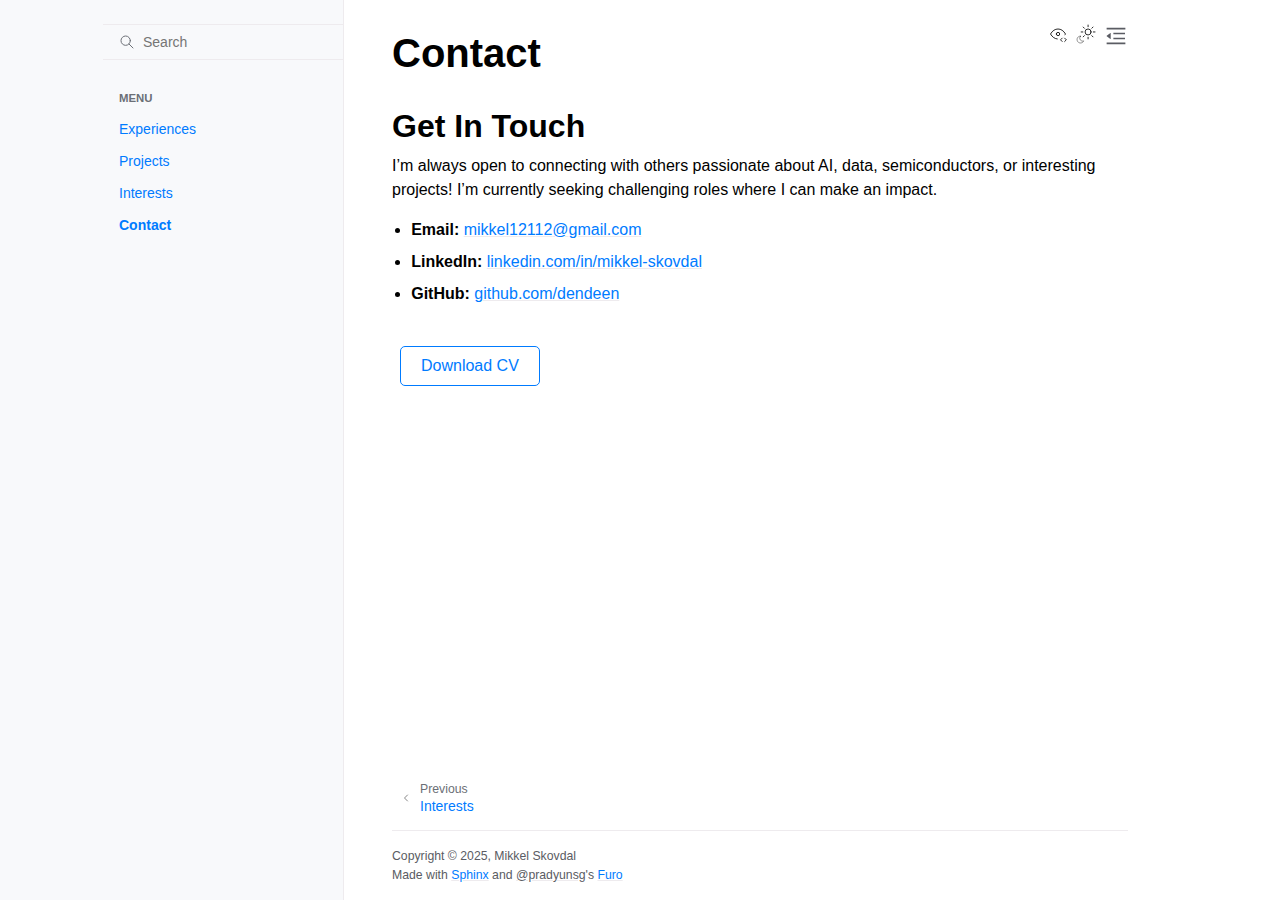
==== docs/_build/html/contact.html @ ef4341b8 "initial web page" ====
<!doctype html>
<html class="no-js" lang="en" data-content_root="./">
  <head><meta charset="utf-8"/>
    <meta name="viewport" content="width=device-width,initial-scale=1"/>
    <meta name="color-scheme" content="light dark"><meta name="viewport" content="width=device-width, initial-scale=1" />
<link rel="index" title="Index" href="genindex.html" /><link rel="search" title="Search" href="search.html" /><link rel="prev" title="Interests" href="interests.html" />

    <!-- Generated with Sphinx 8.1.3 and Furo 2024.08.06 -->
        <title>Contact - Mikkel Skovdal</title>
      <link rel="stylesheet" type="text/css" href="_static/pygments.css?v=8f2a1f02" />
    <link rel="stylesheet" type="text/css" href="_static/styles/furo.css?v=354aac6f" />
    <link rel="stylesheet" type="text/css" href="_static/copybutton.css?v=76b2166b" />
    <link rel="stylesheet" type="text/css" href="_static/styles/furo-extensions.css?v=302659d7" />
    <link rel="stylesheet" type="text/css" href="_static/css/custom.css?v=92c1c686" />
    
    


<style>
  body {
    --color-code-background: #f8f8f8;
  --color-code-foreground: black;
  --color-brand-primary: #007bff;
  --color-brand-content: #007bff;
  
  }
  @media not print {
    body[data-theme="dark"] {
      --color-code-background: #202020;
  --color-code-foreground: #d0d0d0;
  --color-brand-primary: #6bbaff;
  --color-brand-content: #6bbaff;
  
    }
    @media (prefers-color-scheme: dark) {
      body:not([data-theme="light"]) {
        --color-code-background: #202020;
  --color-code-foreground: #d0d0d0;
  --color-brand-primary: #6bbaff;
  --color-brand-content: #6bbaff;
  
      }
    }
  }
</style></head>
  <body>
    
    <script>
      document.body.dataset.theme = localStorage.getItem("theme") || "auto";
    </script>
    

<svg xmlns="http://www.w3.org/2000/svg" style="display: none;">
  <symbol id="svg-toc" viewBox="0 0 24 24">
    <title>Contents</title>
    <svg stroke="currentColor" fill="currentColor" stroke-width="0" viewBox="0 0 1024 1024">
      <path d="M408 442h480c4.4 0 8-3.6 8-8v-56c0-4.4-3.6-8-8-8H408c-4.4 0-8 3.6-8 8v56c0 4.4 3.6 8 8 8zm-8 204c0 4.4 3.6 8 8 8h480c4.4 0 8-3.6 8-8v-56c0-4.4-3.6-8-8-8H408c-4.4 0-8 3.6-8 8v56zm504-486H120c-4.4 0-8 3.6-8 8v56c0 4.4 3.6 8 8 8h784c4.4 0 8-3.6 8-8v-56c0-4.4-3.6-8-8-8zm0 632H120c-4.4 0-8 3.6-8 8v56c0 4.4 3.6 8 8 8h784c4.4 0 8-3.6 8-8v-56c0-4.4-3.6-8-8-8zM115.4 518.9L271.7 642c5.8 4.6 14.4.5 14.4-6.9V388.9c0-7.4-8.5-11.5-14.4-6.9L115.4 505.1a8.74 8.74 0 0 0 0 13.8z"/>
    </svg>
  </symbol>
  <symbol id="svg-menu" viewBox="0 0 24 24">
    <title>Menu</title>
    <svg xmlns="http://www.w3.org/2000/svg" viewBox="0 0 24 24" fill="none" stroke="currentColor"
      stroke-width="2" stroke-linecap="round" stroke-linejoin="round" class="feather-menu">
      <line x1="3" y1="12" x2="21" y2="12"></line>
      <line x1="3" y1="6" x2="21" y2="6"></line>
      <line x1="3" y1="18" x2="21" y2="18"></line>
    </svg>
  </symbol>
  <symbol id="svg-arrow-right" viewBox="0 0 24 24">
    <title>Expand</title>
    <svg xmlns="http://www.w3.org/2000/svg" viewBox="0 0 24 24" fill="none" stroke="currentColor"
      stroke-width="2" stroke-linecap="round" stroke-linejoin="round" class="feather-chevron-right">
      <polyline points="9 18 15 12 9 6"></polyline>
    </svg>
  </symbol>
  <symbol id="svg-sun" viewBox="0 0 24 24">
    <title>Light mode</title>
    <svg xmlns="http://www.w3.org/2000/svg" viewBox="0 0 24 24" fill="none" stroke="currentColor"
      stroke-width="1" stroke-linecap="round" stroke-linejoin="round" class="feather-sun">
      <circle cx="12" cy="12" r="5"></circle>
      <line x1="12" y1="1" x2="12" y2="3"></line>
      <line x1="12" y1="21" x2="12" y2="23"></line>
      <line x1="4.22" y1="4.22" x2="5.64" y2="5.64"></line>
      <line x1="18.36" y1="18.36" x2="19.78" y2="19.78"></line>
      <line x1="1" y1="12" x2="3" y2="12"></line>
      <line x1="21" y1="12" x2="23" y2="12"></line>
      <line x1="4.22" y1="19.78" x2="5.64" y2="18.36"></line>
      <line x1="18.36" y1="5.64" x2="19.78" y2="4.22"></line>
    </svg>
  </symbol>
  <symbol id="svg-moon" viewBox="0 0 24 24">
    <title>Dark mode</title>
    <svg xmlns="http://www.w3.org/2000/svg" viewBox="0 0 24 24" fill="none" stroke="currentColor"
      stroke-width="1" stroke-linecap="round" stroke-linejoin="round" class="icon-tabler-moon">
      <path stroke="none" d="M0 0h24v24H0z" fill="none" />
      <path d="M12 3c.132 0 .263 0 .393 0a7.5 7.5 0 0 0 7.92 12.446a9 9 0 1 1 -8.313 -12.454z" />
    </svg>
  </symbol>
  <symbol id="svg-sun-with-moon" viewBox="0 0 24 24">
    <title>Auto light/dark, in light mode</title>
    <svg xmlns="http://www.w3.org/2000/svg" viewBox="0 0 24 24" fill="none" stroke="currentColor"
      stroke-width="1" stroke-linecap="round" stroke-linejoin="round"
      class="icon-custom-derived-from-feather-sun-and-tabler-moon">
      <path style="opacity: 50%" d="M 5.411 14.504 C 5.471 14.504 5.532 14.504 5.591 14.504 C 3.639 16.319 4.383 19.569 6.931 20.352 C 7.693 20.586 8.512 20.551 9.25 20.252 C 8.023 23.207 4.056 23.725 2.11 21.184 C 0.166 18.642 1.702 14.949 4.874 14.536 C 5.051 14.512 5.231 14.5 5.411 14.5 L 5.411 14.504 Z"/>
      <line x1="14.5" y1="3.25" x2="14.5" y2="1.25"/>
      <line x1="14.5" y1="15.85" x2="14.5" y2="17.85"/>
      <line x1="10.044" y1="5.094" x2="8.63" y2="3.68"/>
      <line x1="19" y1="14.05" x2="20.414" y2="15.464"/>
      <line x1="8.2" y1="9.55" x2="6.2" y2="9.55"/>
      <line x1="20.8" y1="9.55" x2="22.8" y2="9.55"/>
      <line x1="10.044" y1="14.006" x2="8.63" y2="15.42"/>
      <line x1="19" y1="5.05" x2="20.414" y2="3.636"/>
      <circle cx="14.5" cy="9.55" r="3.6"/>
    </svg>
  </symbol>
  <symbol id="svg-moon-with-sun" viewBox="0 0 24 24">
    <title>Auto light/dark, in dark mode</title>
    <svg xmlns="http://www.w3.org/2000/svg" viewBox="0 0 24 24" fill="none" stroke="currentColor"
      stroke-width="1" stroke-linecap="round" stroke-linejoin="round"
      class="icon-custom-derived-from-feather-sun-and-tabler-moon">
      <path d="M 8.282 7.007 C 8.385 7.007 8.494 7.007 8.595 7.007 C 5.18 10.184 6.481 15.869 10.942 17.24 C 12.275 17.648 13.706 17.589 15 17.066 C 12.851 22.236 5.91 23.143 2.505 18.696 C -0.897 14.249 1.791 7.786 7.342 7.063 C 7.652 7.021 7.965 7 8.282 7 L 8.282 7.007 Z"/>
      <line style="opacity: 50%" x1="18" y1="3.705" x2="18" y2="2.5"/>
      <line style="opacity: 50%" x1="18" y1="11.295" x2="18" y2="12.5"/>
      <line style="opacity: 50%" x1="15.316" y1="4.816" x2="14.464" y2="3.964"/>
      <line style="opacity: 50%" x1="20.711" y1="10.212" x2="21.563" y2="11.063"/>
      <line style="opacity: 50%" x1="14.205" y1="7.5" x2="13.001" y2="7.5"/>
      <line style="opacity: 50%" x1="21.795" y1="7.5" x2="23" y2="7.5"/>
      <line style="opacity: 50%" x1="15.316" y1="10.184" x2="14.464" y2="11.036"/>
      <line style="opacity: 50%" x1="20.711" y1="4.789" x2="21.563" y2="3.937"/>
      <circle style="opacity: 50%" cx="18" cy="7.5" r="2.169"/>
    </svg>
  </symbol>
  <symbol id="svg-pencil" viewBox="0 0 24 24">
    <svg xmlns="http://www.w3.org/2000/svg" viewBox="0 0 24 24" fill="none" stroke="currentColor"
      stroke-width="1" stroke-linecap="round" stroke-linejoin="round" class="icon-tabler-pencil-code">
      <path d="M4 20h4l10.5 -10.5a2.828 2.828 0 1 0 -4 -4l-10.5 10.5v4" />
      <path d="M13.5 6.5l4 4" />
      <path d="M20 21l2 -2l-2 -2" />
      <path d="M17 17l-2 2l2 2" />
    </svg>
  </symbol>
  <symbol id="svg-eye" viewBox="0 0 24 24">
    <svg xmlns="http://www.w3.org/2000/svg" viewBox="0 0 24 24" fill="none" stroke="currentColor"
      stroke-width="1" stroke-linecap="round" stroke-linejoin="round" class="icon-tabler-eye-code">
      <path stroke="none" d="M0 0h24v24H0z" fill="none" />
      <path d="M10 12a2 2 0 1 0 4 0a2 2 0 0 0 -4 0" />
      <path
        d="M11.11 17.958c-3.209 -.307 -5.91 -2.293 -8.11 -5.958c2.4 -4 5.4 -6 9 -6c3.6 0 6.6 2 9 6c-.21 .352 -.427 .688 -.647 1.008" />
      <path d="M20 21l2 -2l-2 -2" />
      <path d="M17 17l-2 2l2 2" />
    </svg>
  </symbol>
</svg>

<input type="checkbox" class="sidebar-toggle" name="__navigation" id="__navigation">
<input type="checkbox" class="sidebar-toggle" name="__toc" id="__toc">
<label class="overlay sidebar-overlay" for="__navigation">
  <div class="visually-hidden">Hide navigation sidebar</div>
</label>
<label class="overlay toc-overlay" for="__toc">
  <div class="visually-hidden">Hide table of contents sidebar</div>
</label>

<a class="skip-to-content muted-link" href="#furo-main-content">Skip to content</a>



<div class="page">
  <header class="mobile-header">
    <div class="header-left">
      <label class="nav-overlay-icon" for="__navigation">
        <div class="visually-hidden">Toggle site navigation sidebar</div>
        <i class="icon"><svg><use href="#svg-menu"></use></svg></i>
      </label>
    </div>
    <div class="header-center">
      <a href="index.html"><div class="brand">Mikkel Skovdal</div></a>
    </div>
    <div class="header-right">
      <div class="theme-toggle-container theme-toggle-header">
        <button class="theme-toggle">
          <div class="visually-hidden">Toggle Light / Dark / Auto color theme</div>
          <svg class="theme-icon-when-auto-light"><use href="#svg-sun-with-moon"></use></svg>
          <svg class="theme-icon-when-auto-dark"><use href="#svg-moon-with-sun"></use></svg>
          <svg class="theme-icon-when-dark"><use href="#svg-moon"></use></svg>
          <svg class="theme-icon-when-light"><use href="#svg-sun"></use></svg>
        </button>
      </div>
      <label class="toc-overlay-icon toc-header-icon" for="__toc">
        <div class="visually-hidden">Toggle table of contents sidebar</div>
        <i class="icon"><svg><use href="#svg-toc"></use></svg></i>
      </label>
    </div>
  </header>
  <aside class="sidebar-drawer">
    <div class="sidebar-container">
      
      <div class="sidebar-sticky"><a class="sidebar-brand" href="index.html">
  
  
  
</a><form class="sidebar-search-container" method="get" action="search.html" role="search">
  <input class="sidebar-search" placeholder="Search" name="q" aria-label="Search">
  <input type="hidden" name="check_keywords" value="yes">
  <input type="hidden" name="area" value="default">
</form>
<div id="searchbox"></div><div class="sidebar-scroll"><div class="sidebar-tree">
  <p class="caption" role="heading"><span class="caption-text">Menu</span></p>
<ul class="current">
<li class="toctree-l1"><a class="reference internal" href="experiences.html">Experiences</a></li>
<li class="toctree-l1"><a class="reference internal" href="projects.html">Projects</a></li>
<li class="toctree-l1"><a class="reference internal" href="interests.html">Interests</a></li>
<li class="toctree-l1 current current-page"><a class="current reference internal" href="#">Contact</a></li>
</ul>

</div>
</div>

      </div>
      
    </div>
  </aside>
  <div class="main">
    <div class="content">
      <div class="article-container">
        <a href="#" class="back-to-top muted-link">
          <svg xmlns="http://www.w3.org/2000/svg" viewBox="0 0 24 24">
            <path d="M13 20h-2V8l-5.5 5.5-1.42-1.42L12 4.16l7.92 7.92-1.42 1.42L13 8v12z"></path>
          </svg>
          <span>Back to top</span>
        </a>
        <div class="content-icon-container">
          <div class="view-this-page">
  <a class="muted-link" href="_sources/contact.rst.txt" title="View this page">
    <svg><use href="#svg-eye"></use></svg>
    <span class="visually-hidden">View this page</span>
  </a>
</div>
<div class="theme-toggle-container theme-toggle-content">
            <button class="theme-toggle">
              <div class="visually-hidden">Toggle Light / Dark / Auto color theme</div>
              <svg class="theme-icon-when-auto-light"><use href="#svg-sun-with-moon"></use></svg>
              <svg class="theme-icon-when-auto-dark"><use href="#svg-moon-with-sun"></use></svg>
              <svg class="theme-icon-when-dark"><use href="#svg-moon"></use></svg>
              <svg class="theme-icon-when-light"><use href="#svg-sun"></use></svg>
            </button>
          </div>
          <label class="toc-overlay-icon toc-content-icon" for="__toc">
            <div class="visually-hidden">Toggle table of contents sidebar</div>
            <i class="icon"><svg><use href="#svg-toc"></use></svg></i>
          </label>
        </div>
        <article role="main" id="furo-main-content">
          <section id="contact">
<h1>Contact<a class="headerlink" href="#contact" title="Link to this heading">¶</a></h1>
<section id="get-in-touch">
<h2>Get In Touch<a class="headerlink" href="#get-in-touch" title="Link to this heading">¶</a></h2>
<p>I’m always open to connecting with others passionate about AI, data, semiconductors, or interesting projects! I’m currently seeking challenging roles where I can make an impact.</p>
<ul class="simple">
<li><p><strong>Email:</strong> <a class="reference external" href="mailto:mikkel12112&#37;&#52;&#48;gmail&#46;com">mikkel12112<span>&#64;</span>gmail<span>&#46;</span>com</a></p></li>
<li><p><strong>LinkedIn:</strong> <a class="reference external" href="https://linkedin.com/in/mikkel-skovdal">linkedin.com/in/mikkel-skovdal</a></p></li>
<li><p><strong>GitHub:</strong> <a class="reference external" href="https://github.com/dendeen">github.com/dendeen</a></p></li>
</ul>
<p style="margin-top: 2rem;">
   <a href="_static/assets/cv.pdf" target="_blank" class="button">Download CV</a>
</p></section>
</section>

        </article>
      </div>
      <footer>
        
        <div class="related-pages">
          
          <a class="prev-page" href="interests.html">
              <svg class="furo-related-icon"><use href="#svg-arrow-right"></use></svg>
              <div class="page-info">
                <div class="context">
                  <span>Previous</span>
                </div>
                
                <div class="title">Interests</div>
                
              </div>
            </a>
        </div>
        <div class="bottom-of-page">
          <div class="left-details">
            <div class="copyright">
                Copyright &#169; 2025, Mikkel Skovdal
            </div>
            Made with <a href="https://www.sphinx-doc.org/">Sphinx</a> and <a class="muted-link" href="https://pradyunsg.me">@pradyunsg</a>'s
            
            <a href="https://github.com/pradyunsg/furo">Furo</a>
            
          </div>
          <div class="right-details">
            
          </div>
        </div>
        
      </footer>
    </div>
    <aside class="toc-drawer">
      
      
      <div class="toc-sticky toc-scroll">
        <div class="toc-title-container">
          <span class="toc-title">
            On this page
          </span>
        </div>
        <div class="toc-tree-container">
          <div class="toc-tree">
            <ul>
<li><a class="reference internal" href="#">Contact</a><ul>
<li><a class="reference internal" href="#get-in-touch">Get In Touch</a></li>
</ul>
</li>
</ul>

          </div>
        </div>
      </div>
      
      
    </aside>
  </div>
</div><script src="_static/documentation_options.js?v=8a448e45"></script>
    <script src="_static/doctools.js?v=9bcbadda"></script>
    <script src="_static/sphinx_highlight.js?v=dc90522c"></script>
    <script src="_static/scripts/furo.js?v=5fa4622c"></script>
    <script src="_static/clipboard.min.js?v=a7894cd8"></script>
    <script src="_static/copybutton.js?v=f281be69"></script>
    </body>
</html>
---- docs/_build/html/_static/pygments.css ----
.highlight pre { line-height: 125%; }
.highlight td.linenos .normal { color: inherit; background-color: transparent; padding-left: 5px; padding-right: 5px; }
.highlight span.linenos { color: inherit; background-color: transparent; padding-left: 5px; padding-right: 5px; }
.highlight td.linenos .special { color: #000000; background-color: #ffffc0; padding-left: 5px; padding-right: 5px; }
.highlight span.linenos.special { color: #000000; background-color: #ffffc0; padding-left: 5px; padding-right: 5px; }
.highlight .hll { background-color: #ffffcc }
.highlight { background: #f8f8f8; }
.highlight .c { color: #8F5902; font-style: italic } /* Comment */
.highlight .err { color: #A40000; border: 1px solid #EF2929 } /* Error */
.highlight .g { color: #000 } /* Generic */
.highlight .k { color: #204A87; font-weight: bold } /* Keyword */
.highlight .l { color: #000 } /* Literal */
.highlight .n { color: #000 } /* Name */
.highlight .o { color: #CE5C00; font-weight: bold } /* Operator */
.highlight .x { color: #000 } /* Other */
.highlight .p { color: #000; font-weight: bold } /* Punctuation */
.highlight .ch { color: #8F5902; font-style: italic } /* Comment.Hashbang */
.highlight .cm { color: #8F5902; font-style: italic } /* Comment.Multiline */
.highlight .cp { color: #8F5902; font-style: italic } /* Comment.Preproc */
.highlight .cpf { color: #8F5902; font-style: italic } /* Comment.PreprocFile */
.highlight .c1 { color: #8F5902; font-style: italic } /* Comment.Single */
.highlight .cs { color: #8F5902; font-style: italic } /* Comment.Special */
.highlight .gd { color: #A40000 } /* Generic.Deleted */
.highlight .ge { color: #000; font-style: italic } /* Generic.Emph */
.highlight .ges { color: #000; font-weight: bold; font-style: italic } /* Generic.EmphStrong */
.highlight .gr { color: #EF2929 } /* Generic.Error */
.highlight .gh { color: #000080; font-weight: bold } /* Generic.Heading */
.highlight .gi { color: #00A000 } /* Generic.Inserted */
.highlight .go { color: #000; font-style: italic } /* Generic.Output */
.highlight .gp { color: #8F5902 } /* Generic.Prompt */
.highlight .gs { color: #000; font-weight: bold } /* Generic.Strong */
.highlight .gu { color: #800080; font-weight: bold } /* Generic.Subheading */
.highlight .gt { color: #A40000; font-weight: bold } /* Generic.Traceback */
.highlight .kc { color: #204A87; font-weight: bold } /* Keyword.Constant */
.highlight .kd { color: #204A87; font-weight: bold } /* Keyword.Declaration */
.highlight .kn { color: #204A87; font-weight: bold } /* Keyword.Namespace */
.highlight .kp { color: #204A87; font-weight: bold } /* Keyword.Pseudo */
.highlight .kr { color: #204A87; font-weight: bold } /* Keyword.Reserved */
.highlight .kt { color: #204A87; font-weight: bold } /* Keyword.Type */
.highlight .ld { color: #000 } /* Literal.Date */
.highlight .m { color: #0000CF; font-weight: bold } /* Literal.Number */
.highlight .s { color: #4E9A06 } /* Literal.String */
.highlight .na { color: #C4A000 } /* Name.Attribute */
.highlight .nb { color: #204A87 } /* Name.Builtin */
.highlight .nc { color: #000 } /* Name.Class */
.highlight .no { color: #000 } /* Name.Constant */
.highlight .nd { color: #5C35CC; font-weight: bold } /* Name.Decorator */
.highlight .ni { color: #CE5C00 } /* Name.Entity */
.highlight .ne { color: #C00; font-weight: bold } /* Name.Exception */
.highlight .nf { color: #000 } /* Name.Function */
.highlight .nl { color: #F57900 } /* Name.Label */
.highlight .nn { color: #000 } /* Name.Namespace */
.highlight .nx { color: #000 } /* Name.Other */
.highlight .py { color: #000 } /* Name.Property */
.highlight .nt { color: #204A87; font-weight: bold } /* Name.Tag */
.highlight .nv { color: #000 } /* Name.Variable */
.highlight .ow { color: #204A87; font-weight: bold } /* Operator.Word */
.highlight .pm { color: #000; font-weight: bold } /* Punctuation.Marker */
.highlight .w { color: #F8F8F8 } /* Text.Whitespace */
.highlight .mb { color: #0000CF; font-weight: bold } /* Literal.Number.Bin */
.highlight .mf { color: #0000CF; font-weight: bold } /* Literal.Number.Float */
.highlight .mh { color: #0000CF; font-weight: bold } /* Literal.Number.Hex */
.highlight .mi { color: #0000CF; font-weight: bold } /* Literal.Number.Integer */
.highlight .mo { color: #0000CF; font-weight: bold } /* Literal.Number.Oct */
.highlight .sa { color: #4E9A06 } /* Literal.String.Affix */
.highlight .sb { color: #4E9A06 } /* Literal.String.Backtick */
.highlight .sc { color: #4E9A06 } /* Literal.String.Char */
.highlight .dl { color: #4E9A06 } /* Literal.String.Delimiter */
.highlight .sd { color: #8F5902; font-style: italic } /* Literal.String.Doc */
.highlight .s2 { color: #4E9A06 } /* Literal.String.Double */
.highlight .se { color: #4E9A06 } /* Literal.String.Escape */
.highlight .sh { color: #4E9A06 } /* Literal.String.Heredoc */
.highlight .si { color: #4E9A06 } /* Literal.String.Interpol */
.highlight .sx { color: #4E9A06 } /* Literal.String.Other */
.highlight .sr { color: #4E9A06 } /* Literal.String.Regex */
.highlight .s1 { color: #4E9A06 } /* Literal.String.Single */
.highlight .ss { color: #4E9A06 } /* Literal.String.Symbol */
.highlight .bp { color: #3465A4 } /* Name.Builtin.Pseudo */
.highlight .fm { color: #000 } /* Name.Function.Magic */
.highlight .vc { color: #000 } /* Name.Variable.Class */
.highlight .vg { color: #000 } /* Name.Variable.Global */
.highlight .vi { color: #000 } /* Name.Variable.Instance */
.highlight .vm { color: #000 } /* Name.Variable.Magic */
.highlight .il { color: #0000CF; font-weight: bold } /* Literal.Number.Integer.Long */
@media not print {
body[data-theme="dark"] .highlight pre { line-height: 125%; }
body[data-theme="dark"] .highlight td.linenos .normal { color: #aaaaaa; background-color: transparent; padding-left: 5px; padding-right: 5px; }
body[data-theme="dark"] .highlight span.linenos { color: #aaaaaa; background-color: transparent; padding-left: 5px; padding-right: 5px; }
body[data-theme="dark"] .highlight td.linenos .special { color: #000000; background-color: #ffffc0; padding-left: 5px; padding-right: 5px; }
body[data-theme="dark"] .highlight span.linenos.special { color: #000000; background-color: #ffffc0; padding-left: 5px; padding-right: 5px; }
body[data-theme="dark"] .highlight .hll { background-color: #404040 }
body[data-theme="dark"] .highlight { background: #202020; color: #D0D0D0 }
body[data-theme="dark"] .highlight .c { color: #ABABAB; font-style: italic } /* Comment */
body[data-theme="dark"] .highlight .err { color: #A61717; background-color: #E3D2D2 } /* Error */
body[data-theme="dark"] .highlight .esc { color: #D0D0D0 } /* Escape */
body[data-theme="dark"] .highlight .g { color: #D0D0D0 } /* Generic */
body[data-theme="dark"] .highlight .k { color: #6EBF26; font-weight: bold } /* Keyword */
body[data-theme="dark"] .highlight .l { color: #D0D0D0 } /* Literal */
body[data-theme="dark"] .highlight .n { color: #D0D0D0 } /* Name */
body[data-theme="dark"] .highlight .o { color: #D0D0D0 } /* Operator */
body[data-theme="dark"] .highlight .x { color: #D0D0D0 } /* Other */
body[data-theme="dark"] .highlight .p { color: #D0D0D0 } /* Punctuation */
body[data-theme="dark"] .highlight .ch { color: #ABABAB; font-style: italic } /* Comment.Hashbang */
body[data-theme="dark"] .highlight .cm { color: #ABABAB; font-style: italic } /* Comment.Multiline */
body[data-theme="dark"] .highlight .cp { color: #FF3A3A; font-weight: bold } /* Comment.Preproc */
body[data-theme="dark"] .highlight .cpf { color: #ABABAB; font-style: italic } /* Comment.PreprocFile */
body[data-theme="dark"] .highlight .c1 { color: #ABABAB; font-style: italic } /* Comment.Single */
body[data-theme="dark"] .highlight .cs { color: #E50808; font-weight: bold; background-color: #520000 } /* Comment.Special */
body[data-theme="dark"] .highlight .gd { color: #FF3A3A } /* Generic.Deleted */
body[data-theme="dark"] .highlight .ge { color: #D0D0D0; font-style: italic } /* Generic.Emph */
body[data-theme="dark"] .highlight .ges { color: #D0D0D0; font-weight: bold; font-style: italic } /* Generic.EmphStrong */
body[data-theme="dark"] .highlight .gr { color: #FF3A3A } /* Generic.Error */
body[data-theme="dark"] .highlight .gh { color: #FFF; font-weight: bold } /* Generic.Heading */
body[data-theme="dark"] .highlight .gi { color: #589819 } /* Generic.Inserted */
body[data-theme="dark"] .highlight .go { color: #CCC } /* Generic.Output */
body[data-theme="dark"] .highlight .gp { color: #AAA } /* Generic.Prompt */
body[data-theme="dark"] .highlight .gs { color: #D0D0D0; font-weight: bold } /* Generic.Strong */
body[data-theme="dark"] .highlight .gu { color: #FFF; text-decoration: underline } /* Generic.Subheading */
body[data-theme="dark"] .highlight .gt { color: #FF3A3A } /* Generic.Traceback */
body[data-theme="dark"] .highlight .kc { color: #6EBF26; font-weight: bold } /* Keyword.Constant */
body[data-theme="dark"] .highlight .kd { color: #6EBF26; font-weight: bold } /* Keyword.Declaration */
body[data-theme="dark"] .highlight .kn { color: #6EBF26; font-weight: bold } /* Keyword.Namespace */
body[data-theme="dark"] .highlight .kp { color: #6EBF26 } /* Keyword.Pseudo */
body[data-theme="dark"] .highlight .kr { color: #6EBF26; font-weight: bold } /* Keyword.Reserved */
body[data-theme="dark"] .highlight .kt { color: #6EBF26; font-weight: bold } /* Keyword.Type */
body[data-theme="dark"] .highlight .ld { color: #D0D0D0 } /* Literal.Date */
body[data-theme="dark"] .highlight .m { color: #51B2FD } /* Literal.Number */
body[data-theme="dark"] .highlight .s { color: #ED9D13 } /* Literal.String */
body[data-theme="dark"] .highlight .na { color: #BBB } /* Name.Attribute */
body[data-theme="dark"] .highlight .nb { color: #2FBCCD } /* Name.Builtin */
body[data-theme="dark"] .highlight .nc { color: #71ADFF; text-decoration: underline } /* Name.Class */
body[data-theme="dark"] .highlight .no { color: #40FFFF } /* Name.Constant */
body[data-theme="dark"] .highlight .nd { color: #FFA500 } /* Name.Decorator */
body[data-theme="dark"] .highlight .ni { color: #D0D0D0 } /* Name.Entity */
body[data-theme="dark"] .highlight .ne { color: #BBB } /* Name.Exception */
body[data-theme="dark"] .highlight .nf { color: #71ADFF } /* Name.Function */
body[data-theme="dark"] .highlight .nl { color: #D0D0D0 } /* Name.Label */
body[data-theme="dark"] .highlight .nn { color: #71ADFF; text-decoration: underline } /* Name.Namespace */
body[data-theme="dark"] .highlight .nx { color: #D0D0D0 } /* Name.Other */
body[data-theme="dark"] .highlight .py { color: #D0D0D0 } /* Name.Property */
body[data-theme="dark"] .highlight .nt { color: #6EBF26; font-weight: bold } /* Name.Tag */
body[data-theme="dark"] .highlight .nv { color: #40FFFF } /* Name.Variable */
body[data-theme="dark"] .highlight .ow { color: #6EBF26; font-weight: bold } /* Operator.Word */
body[data-theme="dark"] .highlight .pm { color: #D0D0D0 } /* Punctuation.Marker */
body[data-theme="dark"] .highlight .w { color: #666 } /* Text.Whitespace */
body[data-theme="dark"] .highlight .mb { color: #51B2FD } /* Literal.Number.Bin */
body[data-theme="dark"] .highlight .mf { color: #51B2FD } /* Literal.Number.Float */
body[data-theme="dark"] .highlight .mh { color: #51B2FD } /* Literal.Number.Hex */
body[data-theme="dark"] .highlight .mi { color: #51B2FD } /* Literal.Number.Integer */
body[data-theme="dark"] .highlight .mo { color: #51B2FD } /* Literal.Number.Oct */
body[data-theme="dark"] .highlight .sa { color: #ED9D13 } /* Literal.String.Affix */
body[data-theme="dark"] .highlight .sb { color: #ED9D13 } /* Literal.String.Backtick */
body[data-theme="dark"] .highlight .sc { color: #ED9D13 } /* Literal.String.Char */
body[data-theme="dark"] .highlight .dl { color: #ED9D13 } /* Literal.String.Delimiter */
body[data-theme="dark"] .highlight .sd { color: #ED9D13 } /* Literal.String.Doc */
body[data-theme="dark"] .highlight .s2 { color: #ED9D13 } /* Literal.String.Double */
body[data-theme="dark"] .highlight .se { color: #ED9D13 } /* Literal.String.Escape */
body[data-theme="dark"] .highlight .sh { color: #ED9D13 } /* Literal.String.Heredoc */
body[data-theme="dark"] .highlight .si { color: #ED9D13 } /* Literal.String.Interpol */
body[data-theme="dark"] .highlight .sx { color: #FFA500 } /* Literal.String.Other */
body[data-theme="dark"] .highlight .sr { color: #ED9D13 } /* Literal.String.Regex */
body[data-theme="dark"] .highlight .s1 { color: #ED9D13 } /* Literal.String.Single */
body[data-theme="dark"] .highlight .ss { color: #ED9D13 } /* Literal.String.Symbol */
body[data-theme="dark"] .highlight .bp { color: #2FBCCD } /* Name.Builtin.Pseudo */
body[data-theme="dark"] .highlight .fm { color: #71ADFF } /* Name.Function.Magic */
body[data-theme="dark"] .highlight .vc { color: #40FFFF } /* Name.Variable.Class */
body[data-theme="dark"] .highlight .vg { color: #40FFFF } /* Name.Variable.Global */
body[data-theme="dark"] .highlight .vi { color: #40FFFF } /* Name.Variable.Instance */
body[data-theme="dark"] .highlight .vm { color: #40FFFF } /* Name.Variable.Magic */
body[data-theme="dark"] .highlight .il { color: #51B2FD } /* Literal.Number.Integer.Long */
@media (prefers-color-scheme: dark) {
body:not([data-theme="light"]) .highlight pre { line-height: 125%; }
body:not([data-theme="light"]) .highlight td.linenos .normal { color: #aaaaaa; background-color: transparent; padding-left: 5px; padding-right: 5px; }
body:not([data-theme="light"]) .highlight span.linenos { color: #aaaaaa; background-color: transparent; padding-left: 5px; padding-right: 5px; }
body:not([data-theme="light"]) .highlight td.linenos .special { color: #000000; background-color: #ffffc0; padding-left: 5px; padding-right: 5px; }
body:not([data-theme="light"]) .highlight span.linenos.special { color: #000000; background-color: #ffffc0; padding-left: 5px; padding-right: 5px; }
body:not([data-theme="light"]) .highlight .hll { background-color: #404040 }
body:not([data-theme="light"]) .highlight { background: #202020; color: #D0D0D0 }
body:not([data-theme="light"]) .highlight .c { color: #ABABAB; font-style: italic } /* Comment */
body:not([data-theme="light"]) .highlight .err { color: #A61717; background-color: #E3D2D2 } /* Error */
body:not([data-theme="light"]) .highlight .esc { color: #D0D0D0 } /* Escape */
body:not([data-theme="light"]) .highlight .g { color: #D0D0D0 } /* Generic */
body:not([data-theme="light"]) .highlight .k { color: #6EBF26; font-weight: bold } /* Keyword */
body:not([data-theme="light"]) .highlight .l { color: #D0D0D0 } /* Literal */
body:not([data-theme="light"]) .highlight .n { color: #D0D0D0 } /* Name */
body:not([data-theme="light"]) .highlight .o { color: #D0D0D0 } /* Operator */
body:not([data-theme="light"]) .highlight .x { color: #D0D0D0 } /* Other */
body:not([data-theme="light"]) .highlight .p { color: #D0D0D0 } /* Punctuation */
body:not([data-theme="light"]) .highlight .ch { color: #ABABAB; font-style: italic } /* Comment.Hashbang */
body:not([data-theme="light"]) .highlight .cm { color: #ABABAB; font-style: italic } /* Comment.Multiline */
body:not([data-theme="light"]) .highlight .cp { color: #FF3A3A; font-weight: bold } /* Comment.Preproc */
body:not([data-theme="light"]) .highlight .cpf { color: #ABABAB; font-style: italic } /* Comment.PreprocFile */
body:not([data-theme="light"]) .highlight .c1 { color: #ABABAB; font-style: italic } /* Comment.Single */
body:not([data-theme="light"]) .highlight .cs { color: #E50808; font-weight: bold; background-color: #520000 } /* Comment.Special */
body:not([data-theme="light"]) .highlight .gd { color: #FF3A3A } /* Generic.Deleted */
body:not([data-theme="light"]) .highlight .ge { color: #D0D0D0; font-style: italic } /* Generic.Emph */
body:not([data-theme="light"]) .highlight .ges { color: #D0D0D0; font-weight: bold; font-style: italic } /* Generic.EmphStrong */
body:not([data-theme="light"]) .highlight .gr { color: #FF3A3A } /* Generic.Error */
body:not([data-theme="light"]) .highlight .gh { color: #FFF; font-weight: bold } /* Generic.Heading */
body:not([data-theme="light"]) .highlight .gi { color: #589819 } /* Generic.Inserted */
body:not([data-theme="light"]) .highlight .go { color: #CCC } /* Generic.Output */
body:not([data-theme="light"]) .highlight .gp { color: #AAA } /* Generic.Prompt */
body:not([data-theme="light"]) .highlight .gs { color: #D0D0D0; font-weight: bold } /* Generic.Strong */
body:not([data-theme="light"]) .highlight .gu { color: #FFF; text-decoration: underline } /* Generic.Subheading */
body:not([data-theme="light"]) .highlight .gt { color: #FF3A3A } /* Generic.Traceback */
body:not([data-theme="light"]) .highlight .kc { color: #6EBF26; font-weight: bold } /* Keyword.Constant */
body:not([data-theme="light"]) .highlight .kd { color: #6EBF26; font-weight: bold } /* Keyword.Declaration */
body:not([data-theme="light"]) .highlight .kn { color: #6EBF26; font-weight: bold } /* Keyword.Namespace */
body:not([data-theme="light"]) .highlight .kp { color: #6EBF26 } /* Keyword.Pseudo */
body:not([data-theme="light"]) .highlight .kr { color: #6EBF26; font-weight: bold } /* Keyword.Reserved */
body:not([data-theme="light"]) .highlight .kt { color: #6EBF26; font-weight: bold } /* Keyword.Type */
body:not([data-theme="light"]) .highlight .ld { color: #D0D0D0 } /* Literal.Date */
body:not([data-theme="light"]) .highlight .m { color: #51B2FD } /* Literal.Number */
body:not([data-theme="light"]) .highlight .s { color: #ED9D13 } /* Literal.String */
body:not([data-theme="light"]) .highlight .na { color: #BBB } /* Name.Attribute */
body:not([data-theme="light"]) .highlight .nb { color: #2FBCCD } /* Name.Builtin */
body:not([data-theme="light"]) .highlight .nc { color: #71ADFF; text-decoration: underline } /* Name.Class */
body:not([data-theme="light"]) .highlight .no { color: #40FFFF } /* Name.Constant */
body:not([data-theme="light"]) .highlight .nd { color: #FFA500 } /* Name.Decorator */
body:not([data-theme="light"]) .highlight .ni { color: #D0D0D0 } /* Name.Entity */
body:not([data-theme="light"]) .highlight .ne { color: #BBB } /* Name.Exception */
body:not([data-theme="light"]) .highlight .nf { color: #71ADFF } /* Name.Function */
body:not([data-theme="light"]) .highlight .nl { color: #D0D0D0 } /* Name.Label */
body:not([data-theme="light"]) .highlight .nn { color: #71ADFF; text-decoration: underline } /* Name.Namespace */
body:not([data-theme="light"]) .highlight .nx { color: #D0D0D0 } /* Name.Other */
body:not([data-theme="light"]) .highlight .py { color: #D0D0D0 } /* Name.Property */
body:not([data-theme="light"]) .highlight .nt { color: #6EBF26; font-weight: bold } /* Name.Tag */
body:not([data-theme="light"]) .highlight .nv { color: #40FFFF } /* Name.Variable */
body:not([data-theme="light"]) .highlight .ow { color: #6EBF26; font-weight: bold } /* Operator.Word */
body:not([data-theme="light"]) .highlight .pm { color: #D0D0D0 } /* Punctuation.Marker */
body:not([data-theme="light"]) .highlight .w { color: #666 } /* Text.Whitespace */
body:not([data-theme="light"]) .highlight .mb { color: #51B2FD } /* Literal.Number.Bin */
body:not([data-theme="light"]) .highlight .mf { color: #51B2FD } /* Literal.Number.Float */
body:not([data-theme="light"]) .highlight .mh { color: #51B2FD } /* Literal.Number.Hex */
body:not([data-theme="light"]) .highlight .mi { color: #51B2FD } /* Literal.Number.Integer */
body:not([data-theme="light"]) .highlight .mo { color: #51B2FD } /* Literal.Number.Oct */
body:not([data-theme="light"]) .highlight .sa { color: #ED9D13 } /* Literal.String.Affix */
body:not([data-theme="light"]) .highlight .sb { color: #ED9D13 } /* Literal.String.Backtick */
body:not([data-theme="light"]) .highlight .sc { color: #ED9D13 } /* Literal.String.Char */
body:not([data-theme="light"]) .highlight .dl { color: #ED9D13 } /* Literal.String.Delimiter */
body:not([data-theme="light"]) .highlight .sd { color: #ED9D13 } /* Literal.String.Doc */
body:not([data-theme="light"]) .highlight .s2 { color: #ED9D13 } /* Literal.String.Double */
body:not([data-theme="light"]) .highlight .se { color: #ED9D13 } /* Literal.String.Escape */
body:not([data-theme="light"]) .highlight .sh { color: #ED9D13 } /* Literal.String.Heredoc */
body:not([data-theme="light"]) .highlight .si { color: #ED9D13 } /* Literal.String.Interpol */
body:not([data-theme="light"]) .highlight .sx { color: #FFA500 } /* Literal.String.Other */
body:not([data-theme="light"]) .highlight .sr { color: #ED9D13 } /* Literal.String.Regex */
body:not([data-theme="light"]) .highlight .s1 { color: #ED9D13 } /* Literal.String.Single */
body:not([data-theme="light"]) .highlight .ss { color: #ED9D13 } /* Literal.String.Symbol */
body:not([data-theme="light"]) .highlight .bp { color: #2FBCCD } /* Name.Builtin.Pseudo */
body:not([data-theme="light"]) .highlight .fm { color: #71ADFF } /* Name.Function.Magic */
body:not([data-theme="light"]) .highlight .vc { color: #40FFFF } /* Name.Variable.Class */
body:not([data-theme="light"]) .highlight .vg { color: #40FFFF } /* Name.Variable.Global */
body:not([data-theme="light"]) .highlight .vi { color: #40FFFF } /* Name.Variable.Instance */
body:not([data-theme="light"]) .highlight .vm { color: #40FFFF } /* Name.Variable.Magic */
body:not([data-theme="light"]) .highlight .il { color: #51B2FD } /* Literal.Number.Integer.Long */
}
}
---- docs/_build/html/_static/copybutton.css ----
/* Copy buttons */
button.copybtn {
    position: absolute;
    display: flex;
    top: .3em;
    right: .3em;
    width: 1.7em;
    height: 1.7em;
	opacity: 0;
    transition: opacity 0.3s, border .3s, background-color .3s;
    user-select: none;
    padding: 0;
    border: none;
    outline: none;
    border-radius: 0.4em;
    /* The colors that GitHub uses */
    border: #1b1f2426 1px solid;
    background-color: #f6f8fa;
    color: #57606a;
}

button.copybtn.success {
    border-color: #22863a;
    color: #22863a;
}

button.copybtn svg {
    stroke: currentColor;
    width: 1.5em;
    height: 1.5em;
    padding: 0.1em;
}

div.highlight  {
    position: relative;
}

/* Show the copybutton */
.highlight:hover button.copybtn, button.copybtn.success {
	opacity: 1;
}

.highlight button.copybtn:hover {
    background-color: rgb(235, 235, 235);
}

.highlight button.copybtn:active {
    background-color: rgb(187, 187, 187);
}

/**
 * A minimal CSS-only tooltip copied from:
 *   https://codepen.io/mildrenben/pen/rVBrpK
 *
 * To use, write HTML like the following:
 *
 * <p class="o-tooltip--left" data-tooltip="Hey">Short</p>
 */
 .o-tooltip--left {
  position: relative;
 }

 .o-tooltip--left:after {
    opacity: 0;
    visibility: hidden;
    position: absolute;
    content: attr(data-tooltip);
    padding: .2em;
    font-size: .8em;
    left: -.2em;
    background: grey;
    color: white;
    white-space: nowrap;
    z-index: 2;
    border-radius: 2px;
    transform: translateX(-102%) translateY(0);
    transition: opacity 0.2s cubic-bezier(0.64, 0.09, 0.08, 1), transform 0.2s cubic-bezier(0.64, 0.09, 0.08, 1);
}

.o-tooltip--left:hover:after {
    display: block;
    opacity: 1;
    visibility: visible;
    transform: translateX(-100%) translateY(0);
    transition: opacity 0.2s cubic-bezier(0.64, 0.09, 0.08, 1), transform 0.2s cubic-bezier(0.64, 0.09, 0.08, 1);
    transition-delay: .5s;
}

/* By default the copy button shouldn't show up when printing a page */
@media print {
    button.copybtn {
        display: none;
    }
}
---- docs/_build/html/_static/styles/furo-extensions.css ----
#furo-sidebar-ad-placement{padding:var(--sidebar-item-spacing-vertical) var(--sidebar-item-spacing-horizontal)}#furo-sidebar-ad-placement .ethical-sidebar{background:var(--color-background-secondary);border:none;box-shadow:none}#furo-sidebar-ad-placement .ethical-sidebar:hover{background:var(--color-background-hover)}#furo-sidebar-ad-placement .ethical-sidebar a{color:var(--color-foreground-primary)}#furo-sidebar-ad-placement .ethical-callout a{color:var(--color-foreground-secondary)!important}#furo-readthedocs-versions{background:transparent;display:block;position:static;width:100%}#furo-readthedocs-versions .rst-versions{background:#1a1c1e}#furo-readthedocs-versions .rst-current-version{background:var(--color-sidebar-item-background);cursor:unset}#furo-readthedocs-versions .rst-current-version:hover{background:var(--color-sidebar-item-background)}#furo-readthedocs-versions .rst-current-version .fa-book{color:var(--color-foreground-primary)}#furo-readthedocs-versions>.rst-other-versions{padding:0}#furo-readthedocs-versions>.rst-other-versions small{opacity:1}#furo-readthedocs-versions .injected .rst-versions{position:unset}#furo-readthedocs-versions:focus-within,#furo-readthedocs-versions:hover{box-shadow:0 0 0 1px var(--color-sidebar-background-border)}#furo-readthedocs-versions:focus-within .rst-current-version,#furo-readthedocs-versions:hover .rst-current-version{background:#1a1c1e;font-size:inherit;height:auto;line-height:inherit;padding:12px;text-align:right}#furo-readthedocs-versions:focus-within .rst-current-version .fa-book,#furo-readthedocs-versions:hover .rst-current-version .fa-book{color:#fff;float:left}#furo-readthedocs-versions:focus-within .fa-caret-down,#furo-readthedocs-versions:hover .fa-caret-down{display:none}#furo-readthedocs-versions:focus-within .injected,#furo-readthedocs-versions:focus-within .rst-current-version,#furo-readthedocs-versions:focus-within .rst-other-versions,#furo-readthedocs-versions:hover .injected,#furo-readthedocs-versions:hover .rst-current-version,#furo-readthedocs-versions:hover .rst-other-versions{display:block}#furo-readthedocs-versions:focus-within>.rst-current-version,#furo-readthedocs-versions:hover>.rst-current-version{display:none}.highlight:hover button.copybtn{color:var(--color-code-foreground)}.highlight button.copybtn{align-items:center;background-color:var(--color-code-background);border:none;color:var(--color-background-item);cursor:pointer;height:1.25em;right:.5rem;top:.625rem;transition:color .3s,opacity .3s;width:1.25em}.highlight button.copybtn:hover{background-color:var(--color-code-background);color:var(--color-brand-content)}.highlight button.copybtn:after{background-color:transparent;color:var(--color-code-foreground);display:none}.highlight button.copybtn.success{color:#22863a;transition:color 0ms}.highlight button.copybtn.success:after{display:block}.highlight button.copybtn svg{padding:0}body{--sd-color-primary:var(--color-brand-primary);--sd-color-primary-highlight:var(--color-brand-content);--sd-color-primary-text:var(--color-background-primary);--sd-color-shadow:rgba(0,0,0,.05);--sd-color-card-border:var(--color-card-border);--sd-color-card-border-hover:var(--color-brand-content);--sd-color-card-background:var(--color-card-background);--sd-color-card-text:var(--color-foreground-primary);--sd-color-card-header:var(--color-card-marginals-background);--sd-color-card-footer:var(--color-card-marginals-background);--sd-color-tabs-label-active:var(--color-brand-content);--sd-color-tabs-label-hover:var(--color-foreground-muted);--sd-color-tabs-label-inactive:var(--color-foreground-muted);--sd-color-tabs-underline-active:var(--color-brand-content);--sd-color-tabs-underline-hover:var(--color-foreground-border);--sd-color-tabs-underline-inactive:var(--color-background-border);--sd-color-tabs-overline:var(--color-background-border);--sd-color-tabs-underline:var(--color-background-border)}.sd-tab-content{box-shadow:0 -2px var(--sd-color-tabs-overline),0 1px var(--sd-color-tabs-underline)}.sd-card{box-shadow:0 .1rem .25rem var(--sd-color-shadow),0 0 .0625rem rgba(0,0,0,.1)}.sd-shadow-sm{box-shadow:0 .1rem .25rem var(--sd-color-shadow),0 0 .0625rem rgba(0,0,0,.1)!important}.sd-shadow-md{box-shadow:0 .3rem .75rem var(--sd-color-shadow),0 0 .0625rem rgba(0,0,0,.1)!important}.sd-shadow-lg{box-shadow:0 .6rem 1.5rem var(--sd-color-shadow),0 0 .0625rem rgba(0,0,0,.1)!important}.sd-card-hover:hover{transform:none}.sd-cards-carousel{gap:.25rem;padding:.25rem}body{--tabs--label-text:var(--color-foreground-muted);--tabs--label-text--hover:var(--color-foreground-muted);--tabs--label-text--active:var(--color-brand-content);--tabs--label-text--active--hover:var(--color-brand-content);--tabs--label-background:transparent;--tabs--label-background--hover:transparent;--tabs--label-background--active:transparent;--tabs--label-background--active--hover:transparent;--tabs--padding-x:0.25em;--tabs--margin-x:1em;--tabs--border:var(--color-background-border);--tabs--label-border:transparent;--tabs--label-border--hover:var(--color-foreground-muted);--tabs--label-border--active:var(--color-brand-content);--tabs--label-border--active--hover:var(--color-brand-content)}[role=main] .container{max-width:none;padding-left:0;padding-right:0}.shadow.docutils{border:none;box-shadow:0 .2rem .5rem rgba(0,0,0,.05),0 0 .0625rem rgba(0,0,0,.1)!important}.sphinx-bs .card{background-color:var(--color-background-secondary);color:var(--color-foreground)}
/*# sourceMappingURL=furo-extensions.css.map*/
---- docs/_build/html/_static/css/custom.css ----
/* Custom CSS for Mikkel's Sphinx Site */

/* Hero Section Styling (if using raw HTML) */
.hero-section {
    text-align: center;
    padding: 4rem 1rem 3rem 1rem;
    /* Furo themes often have background variables, or set directly */
    /* background-color: var(--color-background-secondary); */
    margin-bottom: 2rem; /* Space below hero */
}

.profile-pic {
    width: 150px;
    height: 150px;
    border-radius: 50%;
    margin-bottom: 1rem;
    border: 3px solid var(--color-background-primary); /* Use theme variable */
    box-shadow: 0 4px 8px rgba(0,0,0,0.3);
}

.hero-section h1 {
    margin-bottom: 0.5rem;
    font-size: 2.5rem; /* Adjust as needed */
}

.hero-section .subtitle {
    font-size: 1.25rem;
    color: var(--color-foreground-muted); /* Use theme variable */
    margin-bottom: 1rem;
}

.hero-section p {
    margin-bottom: 1.5rem;
    max-width: 600px;
    margin-left: auto;
    margin-right: auto;
}

/* Basic Button Styling (adapt colors to Furo variables if possible) */
.button, .button-secondary {
    display: inline-block;
    padding: 10px 20px;
    margin: 8px;
    border-radius: 5px;
    text-decoration: none !important; /* Override default link styles */
    font-weight: 500;
    transition: all 0.3s ease;
    cursor: pointer;
    border: 1px solid transparent;
    font-size: 1rem;
    line-height: normal; /* Ensure proper button height */
}

.button { /* Primary */
    background-color: transparent;
    color: var(--color-brand-content, #0d6efd); /* Use theme link color */
    border: 1px solid var(--color-brand-primary, #d7e7ff);
}
.button:hover {
    background-color: var(--color-background-hover, rgba(202, 230, 255, 0.1));
    border-color: var(--color-brand-content, #d7e7ff);
}

.hero-buttons { margin-top: 1rem; }

/* Add some spacing between project/experience entries */
hr {
    margin-top: 1.5rem;
    margin-bottom: 1.5rem;
    border: 0;
    border-top: 1px solid var(--color-foreground-border); /* Use theme border color */
}

/* Adjust list spacing */
ul, ol {
    margin-bottom: 1rem;
}
li {
    margin-bottom: 0.5rem;
}

/* ------------- */

hr.section-divider {
    border: 0;
    height: 1px;
    background-color: var(--color-foreground-border, #444);
    margin: 3rem auto;
    width: 80%;
}

hr.section-divider + p {
    margin-top: 2rem;
}

details.collapsible-section {
    background-color: var(--color-background-secondary, #2a2a2a); /* Use theme's secondary background */
    border: 1px solid var(--color-foreground-border, #444);
    border-radius: 5px;
    margin-bottom: 1.5rem; /* Space between items */
    /* Remove outer padding, let summary/content handle it */
    padding: 0;
    overflow: hidden; /* Prevents content spillover before opening */
  }
  
  details.collapsible-section summary {
    cursor: pointer;
    font-weight: normal; /* Let h3 handle boldness */
    padding: 0.8rem 1.2rem; /* Padding inside the summary bar */
    list-style: none; /* Remove default marker */
    position: relative;
    background-color: var(--color-background-secondary, #2a2a2a); /* Match details bg or slightly different */
    transition: background-color 0.2s ease;
  }
  details.collapsible-section summary:hover {
      background-color: var(--color-background-hover, #333); /* Hover effect */
  }
  
  details.collapsible-section summary::marker, /* Hide default marker consistently */
  details.collapsible-section summary::-webkit-details-marker {
      display: none;
  }
  
  /* Custom Arrow Styling */
  details.collapsible-section summary::before {
    content: '▶'; /* Right-pointing arrow */
    position: absolute;
    left: 10px; /* Position from left */
    top: 50%;
    transform: translateY(-50%) scale(0.8); /* Make arrow slightly smaller */
    font-size: 0.8em;
    color: var(--color-foreground-muted, #aaa);
    transition: transform 0.2s ease-in-out;
  }
  
  details[open].collapsible-section summary::before {
    transform: translateY(-50%) rotate(90deg) scale(0.8); /* Down-pointing arrow */
  }
  
  /* Adjust summary content positioning */
  details.collapsible-section summary h3,
  details.collapsible-section summary .summary-line {
      margin-left: 20px; /* Space for the arrow */
  }
  
  details.collapsible-section summary h3 {
     display: block; /* Title on its own line */
     margin: 0;
     font-size: 1.2em;
     font-weight: 600; /* Make title bold */
     color: var(--color-brand-content, #6bbaff); /* Theme's link/accent color */
     line-height: 1.3;
  }
  details.collapsible-section summary .summary-line {
     display: block;
     font-size: 0.9em;
     font-weight: normal;
     color: var(--color-foreground-muted, #aaa); /* Muted color */
     margin-top: 0.2rem;
     line-height: 1.3;
  }
  
  /* Style the content area */
  .details-content {
    padding: 1rem 1.2rem 1.2rem 2.2rem; /* Top, R, B, L (more left padding for indent) */
    border-top: 1px solid var(--color-foreground-border, #444);
    background-color: var(--color-background-primary, #1e1e1e); /* Match main background */
  }
  
  /* Ensure RST elements inside details-content look okay */
  .details-content p,
  .details-content ul,
  .details-content ol {
      margin-bottom: 0.8rem; /* Spacing for paragraphs/lists inside */
  }
  .details-content li {
      margin-bottom: 0.4rem;
  }
  .details-content strong {
      color: var(--color-foreground-primary); /* Ensure strong text is readable */
  }
  .details-content code, .details-content tt { /* Inline code */
      background-color: var(--color-background-secondary);
      padding: 0.1em 0.4em;
      border-radius: 3px;
      font-size: 0.9em;
      color: var(--color-foreground-primary);
      border: 1px solid var(--color-foreground-border);
  }
  
  /* Remove the extra horizontal rule if desired */
  hr {
      display: none; /* Hide the <hr/> used previously */
  }
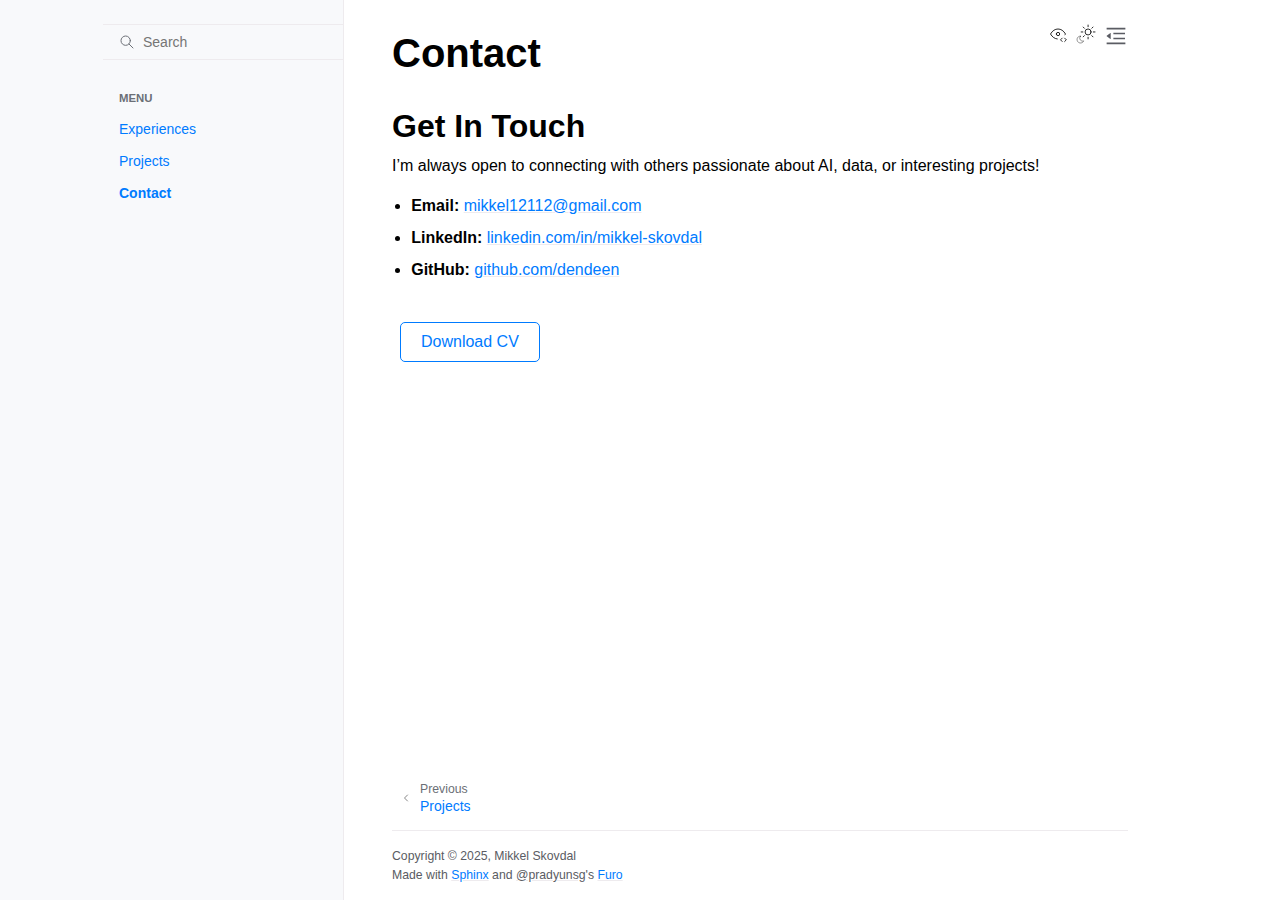
==== commit 9a588cfb: "Content updates" ====
--- a/docs/_build/html/contact.html
+++ b/docs/_build/html/contact.html
@@ -3,7 +3,7 @@
   <head><meta charset="utf-8"/>
     <meta name="viewport" content="width=device-width,initial-scale=1"/>
     <meta name="color-scheme" content="light dark"><meta name="viewport" content="width=device-width, initial-scale=1" />
-<link rel="index" title="Index" href="genindex.html" /><link rel="search" title="Search" href="search.html" /><link rel="prev" title="Interests" href="interests.html" />
+<link rel="index" title="Index" href="genindex.html" /><link rel="search" title="Search" href="search.html" /><link rel="prev" title="Projects" href="projects.html" />
 
     <!-- Generated with Sphinx 8.1.3 and Furo 2024.08.06 -->
         <title>Contact - Mikkel Skovdal</title>
@@ -11,7 +11,7 @@
     <link rel="stylesheet" type="text/css" href="_static/styles/furo.css?v=354aac6f" />
     <link rel="stylesheet" type="text/css" href="_static/copybutton.css?v=76b2166b" />
     <link rel="stylesheet" type="text/css" href="_static/styles/furo-extensions.css?v=302659d7" />
-    <link rel="stylesheet" type="text/css" href="_static/css/custom.css?v=92c1c686" />
+    <link rel="stylesheet" type="text/css" href="_static/css/custom.css?v=8fa006a5" />
     
     
 
@@ -209,7 +209,6 @@
 <ul class="current">
 <li class="toctree-l1"><a class="reference internal" href="experiences.html">Experiences</a></li>
 <li class="toctree-l1"><a class="reference internal" href="projects.html">Projects</a></li>
-<li class="toctree-l1"><a class="reference internal" href="interests.html">Interests</a></li>
 <li class="toctree-l1 current current-page"><a class="current reference internal" href="#">Contact</a></li>
 </ul>
 
@@ -255,10 +254,10 @@
 <h1>Contact<a class="headerlink" href="#contact" title="Link to this heading">¶</a></h1>
 <section id="get-in-touch">
 <h2>Get In Touch<a class="headerlink" href="#get-in-touch" title="Link to this heading">¶</a></h2>
-<p>I’m always open to connecting with others passionate about AI, data, semiconductors, or interesting projects! I’m currently seeking challenging roles where I can make an impact.</p>
+<p>I’m always open to connecting with others passionate about AI, data, or interesting projects!</p>
 <ul class="simple">
 <li><p><strong>Email:</strong> <a class="reference external" href="mailto:mikkel12112&#37;&#52;&#48;gmail&#46;com">mikkel12112<span>&#64;</span>gmail<span>&#46;</span>com</a></p></li>
-<li><p><strong>LinkedIn:</strong> <a class="reference external" href="https://linkedin.com/in/mikkel-skovdal">linkedin.com/in/mikkel-skovdal</a></p></li>
+<li><p><strong>LinkedIn:</strong> <a class="reference external" href="https://www.linkedin.com/in/mikkel-skovdal-0875b7132/">linkedin.com/in/mikkel-skovdal</a></p></li>
 <li><p><strong>GitHub:</strong> <a class="reference external" href="https://github.com/dendeen">github.com/dendeen</a></p></li>
 </ul>
 <p style="margin-top: 2rem;">
@@ -272,14 +271,14 @@
         
         <div class="related-pages">
           
-          <a class="prev-page" href="interests.html">
+          <a class="prev-page" href="projects.html">
               <svg class="furo-related-icon"><use href="#svg-arrow-right"></use></svg>
               <div class="page-info">
                 <div class="context">
                   <span>Previous</span>
                 </div>
                 
-                <div class="title">Interests</div>
+                <div class="title">Projects</div>
                 
               </div>
             </a>
--- a/docs/_build/html/_static/css/custom.css
+++ b/docs/_build/html/_static/css/custom.css
@@ -54,11 +54,11 @@
 .button { /* Primary */
     background-color: transparent;
     color: var(--color-brand-content, #0d6efd); /* Use theme link color */
-    border: 1px solid var(--color-brand-primary, #d7e7ff);
+    border: 1px solid var(--color-brand-primary, #0d6efd);
 }
 .button:hover {
-    background-color: var(--color-background-hover, rgba(202, 230, 255, 0.1));
-    border-color: var(--color-brand-content, #d7e7ff);
+    background-color: var(--color-background-hover, rgba(154, 208, 255, 0.1));
+    border-color: var(--color-brand-content, #0d6efd);
 }
 
 .hero-buttons { margin-top: 1rem; }
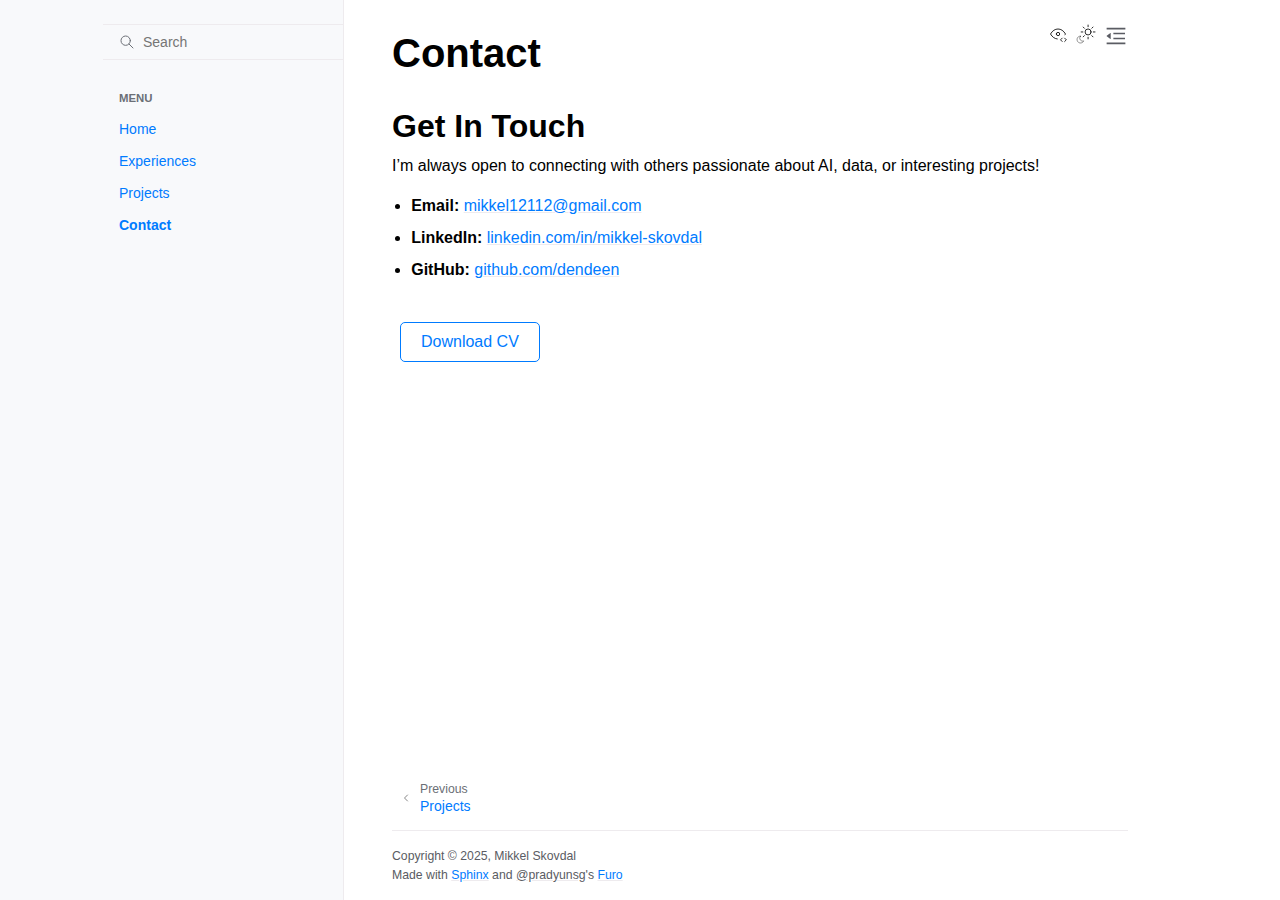
==== commit c14829b8: "carousel with pics" ====
--- a/docs/_build/html/contact.html
+++ b/docs/_build/html/contact.html
@@ -11,7 +11,8 @@
     <link rel="stylesheet" type="text/css" href="_static/styles/furo.css?v=354aac6f" />
     <link rel="stylesheet" type="text/css" href="_static/copybutton.css?v=76b2166b" />
     <link rel="stylesheet" type="text/css" href="_static/styles/furo-extensions.css?v=302659d7" />
-    <link rel="stylesheet" type="text/css" href="_static/css/custom.css?v=8fa006a5" />
+    <link rel="stylesheet" type="text/css" href="_static/css/custom.css?v=3e98faf2" />
+    <link rel="stylesheet" type="text/css" href="_static/css/swiper-bundle.css?v=fc1194b0" />
     
     
 
@@ -20,8 +21,8 @@
   body {
     --color-code-background: #f8f8f8;
   --color-code-foreground: black;
+  --color-brand-content: #007bff;
   --color-brand-primary: #007bff;
-  --color-brand-content: #007bff;
   
   }
   @media not print {
@@ -207,6 +208,7 @@
 <div id="searchbox"></div><div class="sidebar-scroll"><div class="sidebar-tree">
   <p class="caption" role="heading"><span class="caption-text">Menu</span></p>
 <ul class="current">
+<li class="toctree-l1"><a class="reference internal" href="index.html">Home</a></li>
 <li class="toctree-l1"><a class="reference internal" href="experiences.html">Experiences</a></li>
 <li class="toctree-l1"><a class="reference internal" href="projects.html">Projects</a></li>
 <li class="toctree-l1 current current-page"><a class="current reference internal" href="#">Contact</a></li>
@@ -261,7 +263,7 @@
 <li><p><strong>GitHub:</strong> <a class="reference external" href="https://github.com/dendeen">github.com/dendeen</a></p></li>
 </ul>
 <p style="margin-top: 2rem;">
-   <a href="_static/assets/cv.pdf" target="_blank" class="button">Download CV</a>
+   <a href="_static/assets/personal/resume/cv.pdf" target="_blank" class="button">Download CV</a>
 </p></section>
 </section>
 
@@ -331,5 +333,7 @@
     <script src="_static/scripts/furo.js?v=5fa4622c"></script>
     <script src="_static/clipboard.min.js?v=a7894cd8"></script>
     <script src="_static/copybutton.js?v=f281be69"></script>
+    <script src="_static/js/custom.js?v=9b93fad5"></script>
+    <script src="_static/js/swiper-bundle.js?v=2cd0d9ed"></script>
     </body>
 </html>--- a/docs/_build/html/_static/css/custom.css
+++ b/docs/_build/html/_static/css/custom.css
@@ -1,31 +1,18 @@
-/* Custom CSS for Mikkel's Sphinx Site */
-
-/* Hero Section Styling (if using raw HTML) */
+/* ------------- */
 .hero-section {
     text-align: center;
     padding: 4rem 1rem 3rem 1rem;
-    /* Furo themes often have background variables, or set directly */
-    /* background-color: var(--color-background-secondary); */
-    margin-bottom: 2rem; /* Space below hero */
-}
-
-.profile-pic {
-    width: 150px;
-    height: 150px;
-    border-radius: 50%;
-    margin-bottom: 1rem;
-    border: 3px solid var(--color-background-primary); /* Use theme variable */
-    box-shadow: 0 4px 8px rgba(0,0,0,0.3);
+    margin-bottom: 2rem;
 }
 
 .hero-section h1 {
     margin-bottom: 0.5rem;
-    font-size: 2.5rem; /* Adjust as needed */
+    font-size: 2.5rem;
 }
 
 .hero-section .subtitle {
     font-size: 1.25rem;
-    color: var(--color-foreground-muted); /* Use theme variable */
+    color: var(--color-foreground-muted);
     margin-bottom: 1rem;
 }
 
@@ -36,24 +23,23 @@
     margin-right: auto;
 }
 
-/* Basic Button Styling (adapt colors to Furo variables if possible) */
 .button, .button-secondary {
     display: inline-block;
     padding: 10px 20px;
     margin: 8px;
     border-radius: 5px;
-    text-decoration: none !important; /* Override default link styles */
+    text-decoration: none !important;
     font-weight: 500;
     transition: all 0.3s ease;
     cursor: pointer;
     border: 1px solid transparent;
     font-size: 1rem;
-    line-height: normal; /* Ensure proper button height */
+    line-height: normal;
 }
 
-.button { /* Primary */
+.button {
     background-color: transparent;
-    color: var(--color-brand-content, #0d6efd); /* Use theme link color */
+    color: var(--color-brand-content, #0d6efd);
     border: 1px solid var(--color-brand-primary, #0d6efd);
 }
 .button:hover {
@@ -63,15 +49,13 @@
 
 .hero-buttons { margin-top: 1rem; }
 
-/* Add some spacing between project/experience entries */
 hr {
     margin-top: 1.5rem;
     margin-bottom: 1.5rem;
     border: 0;
-    border-top: 1px solid var(--color-foreground-border); /* Use theme border color */
+    border-top: 1px solid var(--color-foreground-border);
 }
 
-/* Adjust list spacing */
 ul, ol {
     margin-bottom: 1rem;
 }
@@ -94,101 +78,112 @@
 }
 
 details.collapsible-section {
-    background-color: var(--color-background-secondary, #2a2a2a); /* Use theme's secondary background */
+    background-color: var(--color-background-secondary, #2a2a2a);
     border: 1px solid var(--color-foreground-border, #444);
     border-radius: 5px;
-    margin-bottom: 1.5rem; /* Space between items */
-    /* Remove outer padding, let summary/content handle it */
+    margin-bottom: 1.5rem; 
     padding: 0;
-    overflow: hidden; /* Prevents content spillover before opening */
-  }
-  
-  details.collapsible-section summary {
+    overflow: hidden;
+}
+
+details.collapsible-section summary {
     cursor: pointer;
-    font-weight: normal; /* Let h3 handle boldness */
-    padding: 0.8rem 1.2rem; /* Padding inside the summary bar */
-    list-style: none; /* Remove default marker */
+    font-weight: normal;
+    padding: 0.8rem 1.2rem;
+    list-style: none;
     position: relative;
-    background-color: var(--color-background-secondary, #2a2a2a); /* Match details bg or slightly different */
+    background-color: var(--color-background-secondary, #2a2a2a);
     transition: background-color 0.2s ease;
-  }
-  details.collapsible-section summary:hover {
-      background-color: var(--color-background-hover, #333); /* Hover effect */
-  }
-  
-  details.collapsible-section summary::marker, /* Hide default marker consistently */
-  details.collapsible-section summary::-webkit-details-marker {
-      display: none;
-  }
-  
-  /* Custom Arrow Styling */
-  details.collapsible-section summary::before {
-    content: '▶'; /* Right-pointing arrow */
+}
+details.collapsible-section summary:hover {
+    background-color: var(--color-background-hover, #333);
+}
+
+details.collapsible-section summary::marker,
+details.collapsible-section summary::-webkit-details-marker {
+    display: none;
+}
+
+details.collapsible-section summary::before {
+    content: '▶';
     position: absolute;
-    left: 10px; /* Position from left */
+    left: 10px;
     top: 50%;
-    transform: translateY(-50%) scale(0.8); /* Make arrow slightly smaller */
+    transform: translateY(-50%) scale(0.8);
     font-size: 0.8em;
     color: var(--color-foreground-muted, #aaa);
     transition: transform 0.2s ease-in-out;
-  }
-  
-  details[open].collapsible-section summary::before {
-    transform: translateY(-50%) rotate(90deg) scale(0.8); /* Down-pointing arrow */
-  }
-  
-  /* Adjust summary content positioning */
-  details.collapsible-section summary h3,
-  details.collapsible-section summary .summary-line {
-      margin-left: 20px; /* Space for the arrow */
-  }
-  
-  details.collapsible-section summary h3 {
-     display: block; /* Title on its own line */
-     margin: 0;
-     font-size: 1.2em;
-     font-weight: 600; /* Make title bold */
-     color: var(--color-brand-content, #6bbaff); /* Theme's link/accent color */
-     line-height: 1.3;
-  }
-  details.collapsible-section summary .summary-line {
-     display: block;
-     font-size: 0.9em;
-     font-weight: normal;
-     color: var(--color-foreground-muted, #aaa); /* Muted color */
-     margin-top: 0.2rem;
-     line-height: 1.3;
-  }
-  
-  /* Style the content area */
-  .details-content {
-    padding: 1rem 1.2rem 1.2rem 2.2rem; /* Top, R, B, L (more left padding for indent) */
+}
+
+details[open].collapsible-section summary::before {
+transform: translateY(-50%) rotate(90deg) scale(0.8);
+}
+
+details.collapsible-section summary h3,
+details.collapsible-section summary .summary-line {
+    margin-left: 20px;
+}
+
+details.collapsible-section summary h3 {
+    display: block;
+    margin: 0;
+    font-size: 1.2em;
+    font-weight: 600;
+    color: var(--color-brand-content, #6bbaff);
+    line-height: 1.3;
+}
+details.collapsible-section summary .summary-line {
+    display: block;
+    font-size: 0.9em;
+    font-weight: normal;
+    color: var(--color-foreground-muted, #aaa);
+    margin-top: 0.2rem;
+    line-height: 1.3;
+}
+
+.details-content {
+    padding: 1rem 1.2rem 1.2rem 2.2rem;
     border-top: 1px solid var(--color-foreground-border, #444);
-    background-color: var(--color-background-primary, #1e1e1e); /* Match main background */
-  }
-  
-  /* Ensure RST elements inside details-content look okay */
-  .details-content p,
-  .details-content ul,
-  .details-content ol {
-      margin-bottom: 0.8rem; /* Spacing for paragraphs/lists inside */
-  }
-  .details-content li {
-      margin-bottom: 0.4rem;
-  }
-  .details-content strong {
-      color: var(--color-foreground-primary); /* Ensure strong text is readable */
-  }
-  .details-content code, .details-content tt { /* Inline code */
-      background-color: var(--color-background-secondary);
-      padding: 0.1em 0.4em;
-      border-radius: 3px;
-      font-size: 0.9em;
-      color: var(--color-foreground-primary);
-      border: 1px solid var(--color-foreground-border);
-  }
-  
-  /* Remove the extra horizontal rule if desired */
-  hr {
-      display: none; /* Hide the <hr/> used previously */
-  }+    background-color: var(--color-background-primary, #1e1e1e);
+}
+
+.details-content p,
+.details-content ul,
+.details-content ol {
+    margin-bottom: 0.8rem;
+}
+.details-content li {
+    margin-bottom: 0.4rem;
+}
+.details-content strong {
+    color: var(--color-foreground-primary);
+}
+.details-content code, .details-content tt {
+    background-color: var(--color-background-secondary);
+    padding: 0.1em 0.4em;
+    border-radius: 3px;
+    font-size: 0.9em;
+    color: var(--color-foreground-primary);
+    border: 1px solid var(--color-foreground-border);
+}
+
+hr {
+    display: none;
+}
+
+/* -------- */
+.swiper {
+    width: 80%;
+    height: auto;
+    border-radius: 20px;
+}
+
+.swiper-slide {
+    text-align: center;
+    font-size: 18px;
+    background: var(--color-background-secondary);
+}
+
+.swiper-slide img {
+    border-radius: 20px;
+}